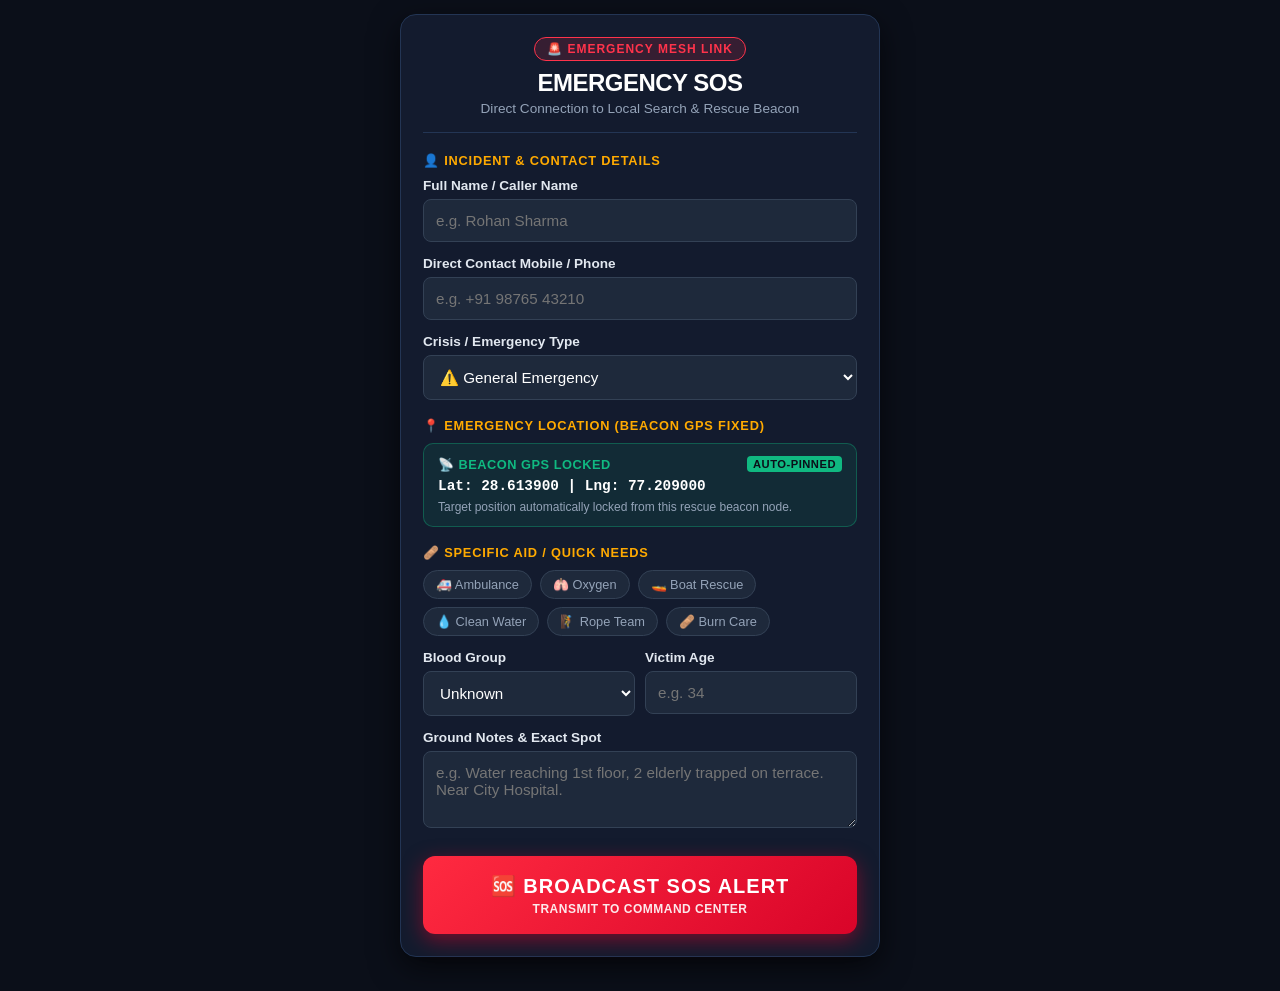
==== ESP32FIles/data/index.html @ c4de85fe "feat: implement ESP32 emergency SOS captive portal system with web dashboard and firmware support" ====
<!DOCTYPE html>
<html lang="en">
<head>
  <meta charset="UTF-8">
  <meta name="viewport" content="width=device-width, initial-scale=1.0, maximum-scale=1.0, user-scalable=no">
  <title>EMERGENCY SOS DISPATCH</title>
  <style>
    :root {
      --bg-color: #0b0f19;
      --card-bg: #131b2e;
      --card-border: #233554;
      --danger-red: #ff334b;
      --danger-glow: rgba(255, 51, 75, 0.4);
      --accent-amber: #ffaa00;
      --accent-cyan: #38bdf8;
      --text-main: #f8fafc;
      --text-muted: #94a3b8;
      --input-bg: #1e293b;
      --input-border: #334155;
      --input-focus: #38bdf8;
      --success-green: #10b981;
    }

    * {
      box-sizing: border-box;
      margin: 0;
      padding: 0;
      font-family: -apple-system, BlinkMacSystemFont, "Segoe UI", Roboto, Helvetica, Arial, sans-serif;
    }

    body {
      background-color: var(--bg-color);
      color: var(--text-main);
      padding: 14px;
      display: flex;
      justify-content: center;
      align-items: flex-start;
      min-height: 100vh;
    }

    .container {
      width: 100%;
      max-width: 480px;
      background: var(--card-bg);
      border: 1px solid var(--card-border);
      border-radius: 16px;
      padding: 22px;
      box-shadow: 0 10px 30px rgba(0, 0, 0, 0.6);
      margin-bottom: 20px;
    }

    .header {
      text-align: center;
      border-bottom: 1px solid var(--card-border);
      padding-bottom: 16px;
      margin-bottom: 20px;
    }

    .header-badge {
      display: inline-flex;
      align-items: center;
      gap: 6px;
      background: rgba(255, 51, 75, 0.15);
      color: var(--danger-red);
      border: 1px solid var(--danger-red);
      padding: 4px 12px;
      border-radius: 20px;
      font-size: 0.75rem;
      font-weight: 700;
      letter-spacing: 1px;
      text-transform: uppercase;
      margin-bottom: 8px;
      animation: pulse-border 2s infinite;
    }

    @keyframes pulse-border {
      0%, 100% { box-shadow: 0 0 0 0 var(--danger-glow); }
      50% { box-shadow: 0 0 10px 3px var(--danger-glow); }
    }

    .header h1 {
      font-size: 1.5rem;
      font-weight: 800;
      letter-spacing: -0.5px;
      color: #ffffff;
      display: flex;
      align-items: center;
      justify-content: center;
      gap: 8px;
    }

    .header p {
      color: var(--text-muted);
      font-size: 0.85rem;
      margin-top: 4px;
    }

    .section-title {
      font-size: 0.8rem;
      font-weight: 700;
      text-transform: uppercase;
      letter-spacing: 0.8px;
      color: var(--accent-amber);
      margin: 18px 0 10px 0;
      display: flex;
      align-items: center;
      gap: 6px;
    }

    .form-group {
      margin-bottom: 14px;
    }

    label {
      display: block;
      font-size: 0.85rem;
      font-weight: 600;
      margin-bottom: 6px;
      color: #e2e8f0;
    }

    input[type="text"],
    input[type="tel"],
    input[type="number"],
    select,
    textarea {
      width: 100%;
      background: var(--input-bg);
      border: 1px solid var(--input-border);
      border-radius: 8px;
      color: #ffffff;
      padding: 12px;
      font-size: 0.95rem;
      transition: all 0.2s ease;
      outline: none;
    }

    input:focus,
    select:focus,
    textarea:focus {
      border-color: var(--input-focus);
      box-shadow: 0 0 0 2px rgba(56, 189, 248, 0.2);
    }

    .grid-2 {
      display: grid;
      grid-template-columns: 1fr 1fr;
      gap: 10px;
    }

    /* Auto Node GPS Card */
    .gps-lock-card {
      background: rgba(16, 185, 129, 0.1);
      border: 1px solid rgba(16, 185, 129, 0.35);
      border-radius: 10px;
      padding: 12px 14px;
      margin-bottom: 16px;
      display: flex;
      flex-direction: column;
      gap: 6px;
    }

    .gps-lock-header {
      display: flex;
      align-items: center;
      justify-content: space-between;
      color: #10b981;
      font-size: 0.8rem;
      font-weight: 800;
      text-transform: uppercase;
      letter-spacing: 0.5px;
    }

    .gps-lock-coords {
      font-size: 0.9rem;
      font-weight: 700;
      color: #ffffff;
      font-family: monospace;
    }

    .gps-lock-subtext {
      font-size: 0.75rem;
      color: var(--text-muted);
    }

    /* Needs Tag Chips */
    .chip-container {
      display: flex;
      flex-wrap: wrap;
      gap: 8px;
      margin-top: 6px;
    }

    .chip {
      background: var(--input-bg);
      border: 1px solid var(--input-border);
      border-radius: 20px;
      padding: 6px 12px;
      font-size: 0.8rem;
      color: var(--text-muted);
      cursor: pointer;
      user-select: none;
      transition: all 0.2s ease;
    }

    .chip.active {
      background: rgba(255, 170, 0, 0.2);
      border-color: var(--accent-amber);
      color: #ffd27a;
      font-weight: 600;
    }

    /* SOS Submit Button */
    .sos-button-wrapper {
      margin-top: 24px;
    }

    .sos-btn {
      width: 100%;
      background: linear-gradient(135deg, #ff2a40, #d90429);
      color: white;
      border: none;
      border-radius: 12px;
      padding: 18px 20px;
      font-size: 1.25rem;
      font-weight: 900;
      letter-spacing: 1px;
      cursor: pointer;
      display: flex;
      flex-direction: column;
      align-items: center;
      justify-content: center;
      gap: 4px;
      box-shadow: 0 6px 20px rgba(217, 4, 41, 0.5);
      transition: all 0.2s ease;
      animation: pulse-sos 1.8s infinite;
    }

    .sos-btn:active {
      transform: scale(0.98);
    }

    .sos-btn span.subtext {
      font-size: 0.75rem;
      font-weight: 600;
      letter-spacing: 0.5px;
      opacity: 0.9;
      text-transform: uppercase;
    }

    @keyframes pulse-sos {
      0%, 100% { box-shadow: 0 0 0 0 rgba(255, 51, 75, 0.6); }
      50% { box-shadow: 0 0 20px 8px rgba(255, 51, 75, 0.3); }
    }

    /* Confirmation Modal */
    .overlay {
      display: none;
      position: fixed;
      top: 0;
      left: 0;
      width: 100%;
      height: 100%;
      background: rgba(11, 15, 25, 0.95);
      backdrop-filter: blur(8px);
      z-index: 100;
      justify-content: center;
      align-items: center;
      padding: 20px;
    }

    .overlay-card {
      background: var(--card-bg);
      border: 2px solid var(--success-green);
      border-radius: 16px;
      padding: 30px 20px;
      text-align: center;
      max-width: 400px;
      width: 100%;
      box-shadow: 0 10px 40px rgba(16, 185, 129, 0.3);
    }

    .overlay-icon {
      font-size: 3rem;
      margin-bottom: 12px;
    }

    .overlay-title {
      font-size: 1.4rem;
      font-weight: 800;
      color: #ffffff;
      margin-bottom: 8px;
    }

    .overlay-desc {
      color: var(--text-muted);
      font-size: 0.9rem;
      line-height: 1.4;
      margin-bottom: 20px;
    }

    .reset-btn {
      background: #334155;
      color: white;
      border: none;
      padding: 10px 20px;
      border-radius: 8px;
      font-weight: 600;
      cursor: pointer;
    }
  </style>
</head>
<body>

  <div class="container">

    <div class="header">
      <div class="header-badge">🚨 EMERGENCY MESH LINK</div>
      <h1>EMERGENCY SOS</h1>
      <p>Direct Connection to Local Search & Rescue Beacon</p>
    </div>

    <!-- SOS DISPATCH FORM -->
    <form id="sosForm" onsubmit="submitSOS(event)">
      
      <div class="section-title">👤 Incident & Contact Details</div>

      <div class="form-group">
        <label for="victim_name">Full Name / Caller Name</label>
        <input type="text" id="victim_name" name="victim_name" placeholder="e.g. Rohan Sharma">
      </div>

      <div class="form-group">
        <label for="phone">Direct Contact Mobile / Phone</label>
        <input type="tel" id="phone" name="phone" placeholder="e.g. +91 98765 43210">
      </div>

      <div class="form-group">
        <label for="emergency_type">Crisis / Emergency Type</label>
        <select id="emergency_type" name="emergency_type">
          <option value="General Emergency" selected>⚠️ General Emergency</option>
          <option value="Flood">🌊 Flood</option>
          <option value="Earthquake">🏚️ Earthquake</option>
          <option value="Fire">🔥 Fire</option>
          <option value="Chemical Leak">☣️ Chemical Leak</option>
          <option value="Building Collapse">🏢 Building Collapse</option>
          <option value="Medical Trauma">🩺 Medical Trauma</option>
        </select>
      </div>

      <!-- AUTO PRE-LOADED NODE GPS LOCATION -->
      <div class="section-title">📍 Emergency Location (Beacon GPS Fixed)</div>
      
      <div class="gps-lock-card">
        <div class="gps-lock-header">
          <span>📡 Beacon GPS Locked</span>
          <span style="font-size:0.7rem; background:#10b981; color:#0b0f19; padding:2px 6px; border-radius:4px;">AUTO-PINNED</span>
        </div>
        <div class="gps-lock-coords" id="displayCoords">
          Lat: 28.613900 | Lng: 77.209000
        </div>
        <div class="gps-lock-subtext">
          Target position automatically locked from this rescue beacon node.
        </div>
      </div>

      <!-- Hidden inputs storing the node coordinates -->
      <input type="hidden" id="gps_lat" name="gps_lat" value="28.613900">
      <input type="hidden" id="gps_lng" name="gps_lng" value="77.209000">

      <!-- SPECIFIC AID / QUICK NEEDS -->
      <div class="section-title">🩹 Specific Aid / Quick Needs</div>

      <div class="form-group">
        <div class="chip-container">
          <div class="chip" onclick="toggleChip(this, 'Ambulance')">🚑 Ambulance</div>
          <div class="chip" onclick="toggleChip(this, 'Oxygen')">🫁 Oxygen</div>
          <div class="chip" onclick="toggleChip(this, 'Boat Rescue')">🚤 Boat Rescue</div>
          <div class="chip" onclick="toggleChip(this, 'Clean Water')">💧 Clean Water</div>
          <div class="chip" onclick="toggleChip(this, 'Rope Team')">🧗 Rope Team</div>
          <div class="chip" onclick="toggleChip(this, 'Burn Care')">🩹 Burn Care</div>
        </div>
        <input type="hidden" id="quick_needs" name="quick_needs" value="">
      </div>

      <div class="grid-2">
        <div class="form-group">
          <label for="blood_type">Blood Group</label>
          <select id="blood_type" name="blood_type">
            <option value="Unknown" selected>Unknown</option>
            <option value="A+">A+</option>
            <option value="A-">A-</option>
            <option value="B+">B+</option>
            <option value="B-">B-</option>
            <option value="O+">O+</option>
            <option value="O-">O-</option>
            <option value="AB+">AB+</option>
            <option value="AB-">AB-</option>
          </select>
        </div>

        <div class="form-group">
          <label for="age">Victim Age</label>
          <input type="number" id="age" name="age" min="0" max="130" placeholder="e.g. 34">
        </div>
      </div>

      <div class="form-group">
        <label for="message">Ground Notes & Exact Spot</label>
        <textarea id="message" name="message" rows="3" placeholder="e.g. Water reaching 1st floor, 2 elderly trapped on terrace. Near City Hospital."></textarea>
      </div>

      <div class="sos-button-wrapper">
        <button type="submit" id="submitBtn" class="sos-btn">
          <span>🆘 BROADCAST SOS ALERT</span>
          <span class="subtext">TRANSMIT TO COMMAND CENTER</span>
        </button>
      </div>

    </form>
  </div>

  <!-- Confirmation Modal -->
  <div id="confirmationOverlay" class="overlay">
    <div class="overlay-card">
      <div class="overlay-icon">✅</div>
      <div class="overlay-title" id="confirmTitle">SOS TRANSMITTED!</div>
      <div class="overlay-desc" id="confirmDesc">
        Your distress report and beacon GPS coordinates have been registered and transmitted to the rescue command network. Stay in a safe position.
      </div>
      <button class="reset-btn" onclick="closeConfirmation()">Submit Another Report</button>
    </div>
  </div>

  <script>
    const selectedNeeds = new Set();

    function toggleChip(el, need) {
      if (selectedNeeds.has(need)) {
        selectedNeeds.delete(need);
        el.classList.remove('active');
      } else {
        selectedNeeds.add(need);
        el.classList.add('active');
      }
      document.getElementById('quick_needs').value = Array.from(selectedNeeds).join(', ');
    }

    function submitSOS(event) {
      event.preventDefault();
      const btn = document.getElementById('submitBtn');
      btn.disabled = true;
      btn.innerHTML = '<span>⏳ TRANSMITTING SOS...</span>';

      const callerName = document.getElementById('victim_name').value.trim() || "Emergency Caller";
      const phone = document.getElementById('phone').value.trim() || "N/A";

      const payload = {
        sender_name: callerName,
        victim_name: callerName,
        sender_phone: phone,
        phone: phone,
        latitude: parseFloat(document.getElementById('gps_lat').value) || 28.613900,
        gps_lat: parseFloat(document.getElementById('gps_lat').value) || 28.613900,
        longitude: parseFloat(document.getElementById('gps_lng').value) || 77.209000,
        gps_lng: parseFloat(document.getElementById('gps_lng').value) || 77.209000,
        emergency_type: document.getElementById('emergency_type').value || "General Emergency",
        medical_needs: document.getElementById('quick_needs').value.trim() || "",
        quick_needs: document.getElementById('quick_needs').value.trim() || "",
        blood_type: document.getElementById('blood_type').value || "Unknown",
        age: parseInt(document.getElementById('age').value) || null,
        message: document.getElementById('message').value.trim() || ""
      };

      fetch('/submit-sos', {
        method: 'POST',
        headers: { 'Content-Type': 'application/json' },
        body: JSON.stringify(payload)
      })
      .then(res => res.json())
      .then(data => {
        document.getElementById('confirmTitle').innerText = 'SOS TRANSMITTED!';
        document.getElementById('confirmDesc').innerText = 'Your distress report and beacon GPS coordinates have been registered and transmitted to the rescue command network. Stay in a safe position.';
        document.getElementById('confirmationOverlay').style.display = 'flex';
        btn.disabled = false;
        btn.innerHTML = '<span>🆘 BROADCAST SOS ALERT</span><span class="subtext">TRANSMIT TO COMMAND CENTER</span>';
      })
      .catch(err => {
        document.getElementById('confirmTitle').innerText = 'SOS TRANSMITTED!';
        document.getElementById('confirmDesc').innerText = 'Your distress report and beacon GPS coordinates have been registered and transmitted to the rescue command network. Stay in a safe position.';
        document.getElementById('confirmationOverlay').style.display = 'flex';
        btn.disabled = false;
        btn.innerHTML = '<span>🆘 BROADCAST SOS ALERT</span><span class="subtext">TRANSMIT TO COMMAND CENTER</span>';
      });
    }

    function closeConfirmation() {
      document.getElementById('confirmationOverlay').style.display = 'none';
      document.getElementById('sosForm').reset();
      selectedNeeds.clear();
      document.querySelectorAll('.chip').forEach(c => c.classList.remove('active'));
    }
  </script>
</body>
</html>
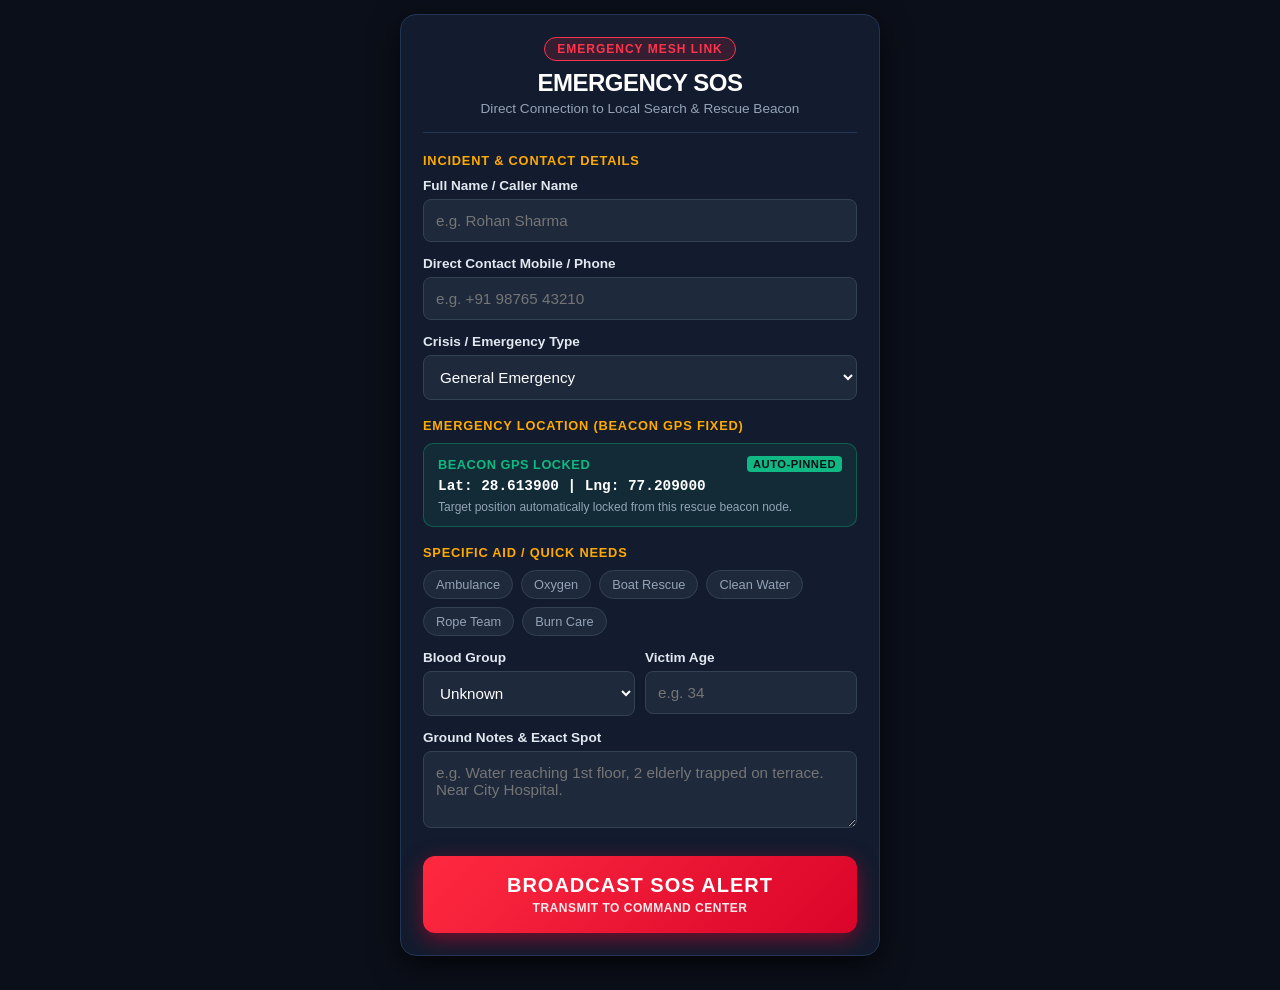
==== commit 817c66ee: "Update disaster management interfaces" ====
--- a/ESP32FIles/data/index.html
+++ b/ESP32FIles/data/index.html
@@ -315,7 +315,7 @@
   <div class="container">
 
     <div class="header">
-      <div class="header-badge">🚨 EMERGENCY MESH LINK</div>
+      <div class="header-badge">EMERGENCY MESH LINK</div>
       <h1>EMERGENCY SOS</h1>
       <p>Direct Connection to Local Search & Rescue Beacon</p>
     </div>
@@ -323,7 +323,7 @@
     <!-- SOS DISPATCH FORM -->
     <form id="sosForm" onsubmit="submitSOS(event)">
       
-      <div class="section-title">👤 Incident & Contact Details</div>
+      <div class="section-title">Incident & Contact Details</div>
 
       <div class="form-group">
         <label for="victim_name">Full Name / Caller Name</label>
@@ -338,22 +338,22 @@
       <div class="form-group">
         <label for="emergency_type">Crisis / Emergency Type</label>
         <select id="emergency_type" name="emergency_type">
-          <option value="General Emergency" selected>⚠️ General Emergency</option>
-          <option value="Flood">🌊 Flood</option>
-          <option value="Earthquake">🏚️ Earthquake</option>
-          <option value="Fire">🔥 Fire</option>
-          <option value="Chemical Leak">☣️ Chemical Leak</option>
-          <option value="Building Collapse">🏢 Building Collapse</option>
-          <option value="Medical Trauma">🩺 Medical Trauma</option>
+          <option value="General Emergency" selected>General Emergency</option>
+          <option value="Flood">Flood</option>
+          <option value="Earthquake">Earthquake</option>
+          <option value="Fire">Fire</option>
+          <option value="Chemical Leak">Chemical Leak</option>
+          <option value="Building Collapse">Building Collapse</option>
+          <option value="Medical Trauma">Medical Trauma</option>
         </select>
       </div>
 
       <!-- AUTO PRE-LOADED NODE GPS LOCATION -->
-      <div class="section-title">📍 Emergency Location (Beacon GPS Fixed)</div>
+      <div class="section-title">Emergency Location (Beacon GPS Fixed)</div>
       
       <div class="gps-lock-card">
         <div class="gps-lock-header">
-          <span>📡 Beacon GPS Locked</span>
+          <span>Beacon GPS Locked</span>
           <span style="font-size:0.7rem; background:#10b981; color:#0b0f19; padding:2px 6px; border-radius:4px;">AUTO-PINNED</span>
         </div>
         <div class="gps-lock-coords" id="displayCoords">
@@ -369,16 +369,16 @@
       <input type="hidden" id="gps_lng" name="gps_lng" value="77.209000">
 
       <!-- SPECIFIC AID / QUICK NEEDS -->
-      <div class="section-title">🩹 Specific Aid / Quick Needs</div>
+      <div class="section-title">Specific Aid / Quick Needs</div>
 
       <div class="form-group">
         <div class="chip-container">
-          <div class="chip" onclick="toggleChip(this, 'Ambulance')">🚑 Ambulance</div>
-          <div class="chip" onclick="toggleChip(this, 'Oxygen')">🫁 Oxygen</div>
-          <div class="chip" onclick="toggleChip(this, 'Boat Rescue')">🚤 Boat Rescue</div>
-          <div class="chip" onclick="toggleChip(this, 'Clean Water')">💧 Clean Water</div>
-          <div class="chip" onclick="toggleChip(this, 'Rope Team')">🧗 Rope Team</div>
-          <div class="chip" onclick="toggleChip(this, 'Burn Care')">🩹 Burn Care</div>
+          <div class="chip" onclick="toggleChip(this, 'Ambulance')">Ambulance</div>
+          <div class="chip" onclick="toggleChip(this, 'Oxygen')">Oxygen</div>
+          <div class="chip" onclick="toggleChip(this, 'Boat Rescue')">Boat Rescue</div>
+          <div class="chip" onclick="toggleChip(this, 'Clean Water')">Clean Water</div>
+          <div class="chip" onclick="toggleChip(this, 'Rope Team')">Rope Team</div>
+          <div class="chip" onclick="toggleChip(this, 'Burn Care')">Burn Care</div>
         </div>
         <input type="hidden" id="quick_needs" name="quick_needs" value="">
       </div>
@@ -412,7 +412,7 @@
 
       <div class="sos-button-wrapper">
         <button type="submit" id="submitBtn" class="sos-btn">
-          <span>🆘 BROADCAST SOS ALERT</span>
+          <span>BROADCAST SOS ALERT</span>
           <span class="subtext">TRANSMIT TO COMMAND CENTER</span>
         </button>
       </div>
@@ -423,7 +423,7 @@
   <!-- Confirmation Modal -->
   <div id="confirmationOverlay" class="overlay">
     <div class="overlay-card">
-      <div class="overlay-icon">✅</div>
+      <div class="overlay-icon">&#10003;</div>
       <div class="overlay-title" id="confirmTitle">SOS TRANSMITTED!</div>
       <div class="overlay-desc" id="confirmDesc">
         Your distress report and beacon GPS coordinates have been registered and transmitted to the rescue command network. Stay in a safe position.
@@ -450,7 +450,7 @@
       event.preventDefault();
       const btn = document.getElementById('submitBtn');
       btn.disabled = true;
-      btn.innerHTML = '<span>⏳ TRANSMITTING SOS...</span>';
+      btn.innerHTML = '<span>TRANSMITTING SOS...</span>';
 
       const callerName = document.getElementById('victim_name').value.trim() || "Emergency Caller";
       const phone = document.getElementById('phone').value.trim() || "N/A";
@@ -483,14 +483,14 @@
         document.getElementById('confirmDesc').innerText = 'Your distress report and beacon GPS coordinates have been registered and transmitted to the rescue command network. Stay in a safe position.';
         document.getElementById('confirmationOverlay').style.display = 'flex';
         btn.disabled = false;
-        btn.innerHTML = '<span>🆘 BROADCAST SOS ALERT</span><span class="subtext">TRANSMIT TO COMMAND CENTER</span>';
+        btn.innerHTML = '<span>BROADCAST SOS ALERT</span><span class="subtext">TRANSMIT TO COMMAND CENTER</span>';
       })
       .catch(err => {
         document.getElementById('confirmTitle').innerText = 'SOS TRANSMITTED!';
         document.getElementById('confirmDesc').innerText = 'Your distress report and beacon GPS coordinates have been registered and transmitted to the rescue command network. Stay in a safe position.';
         document.getElementById('confirmationOverlay').style.display = 'flex';
         btn.disabled = false;
-        btn.innerHTML = '<span>🆘 BROADCAST SOS ALERT</span><span class="subtext">TRANSMIT TO COMMAND CENTER</span>';
+        btn.innerHTML = '<span>BROADCAST SOS ALERT</span><span class="subtext">TRANSMIT TO COMMAND CENTER</span>';
       });
     }
 
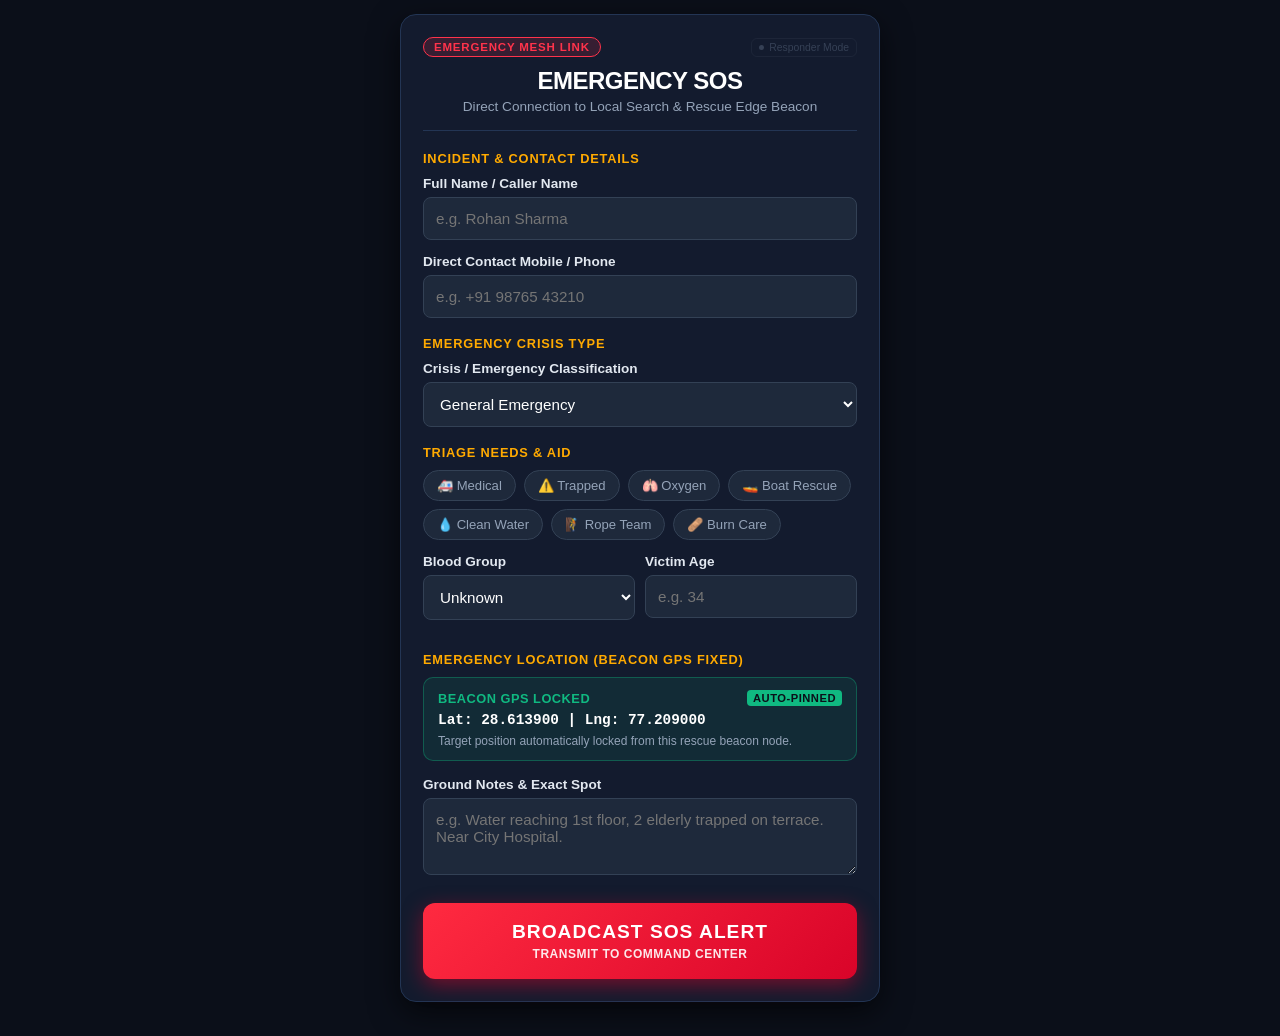
==== commit 2e33c3bf: "feat(level-3): add volunteer reinforcement and backup request with stealth responder toggle" ====
--- a/ESP32FIles/data/index.html
+++ b/ESP32FIles/data/index.html
@@ -13,6 +13,7 @@
       --danger-glow: rgba(255, 51, 75, 0.4);
       --accent-amber: #ffaa00;
       --accent-cyan: #38bdf8;
+      --cyan-glow: rgba(56, 189, 248, 0.4);
       --text-main: #f8fafc;
       --text-muted: #94a3b8;
       --input-bg: #1e293b;
@@ -50,10 +51,17 @@
     }
 
     .header {
-      text-align: center;
       border-bottom: 1px solid var(--card-border);
       padding-bottom: 16px;
       margin-bottom: 20px;
+    }
+
+    /* Top bar holding badge and stealth responder toggle */
+    .header-top-row {
+      display: flex;
+      align-items: center;
+      justify-content: space-between;
+      margin-bottom: 10px;
     }
 
     .header-badge {
@@ -63,19 +71,82 @@
       background: rgba(255, 51, 75, 0.15);
       color: var(--danger-red);
       border: 1px solid var(--danger-red);
-      padding: 4px 12px;
+      padding: 3px 10px;
       border-radius: 20px;
-      font-size: 0.75rem;
+      font-size: 0.72rem;
       font-weight: 700;
-      letter-spacing: 1px;
+      letter-spacing: 0.8px;
       text-transform: uppercase;
-      margin-bottom: 8px;
       animation: pulse-border 2s infinite;
+      transition: all 0.3s ease;
+    }
+
+    .header-badge.volunteer-mode {
+      background: rgba(56, 189, 248, 0.15);
+      color: var(--accent-cyan);
+      border-color: var(--accent-cyan);
+      animation: pulse-cyan-border 2s infinite;
+    }
+
+    /* Very subtle / minimal stealth toggle - only known by volunteers */
+    .stealth-responder-toggle {
+      background: transparent;
+      border: 1px solid rgba(148, 163, 184, 0.18);
+      color: #64748b;
+      padding: 3px 7px;
+      border-radius: 6px;
+      font-size: 0.65rem;
+      font-weight: 500;
+      display: inline-flex;
+      align-items: center;
+      gap: 5px;
+      cursor: pointer;
+      opacity: 0.42;
+      outline: none;
+      transition: all 0.25s ease;
+      user-select: none;
+    }
+
+    .stealth-responder-toggle .stealth-indicator {
+      width: 5px;
+      height: 5px;
+      border-radius: 50%;
+      background: #64748b;
+      transition: all 0.25s ease;
+    }
+
+    .stealth-responder-toggle:hover {
+      opacity: 0.85;
+      border-color: rgba(56, 189, 248, 0.4);
+      color: #94a3b8;
+    }
+
+    .stealth-responder-toggle.active {
+      opacity: 1;
+      background: rgba(56, 189, 248, 0.12);
+      border-color: var(--accent-cyan);
+      color: var(--accent-cyan);
+      font-weight: 700;
+      box-shadow: 0 0 8px rgba(56, 189, 248, 0.25);
+    }
+
+    .stealth-responder-toggle.active .stealth-indicator {
+      background: var(--accent-cyan);
+      box-shadow: 0 0 6px var(--accent-cyan);
     }
 
     @keyframes pulse-border {
       0%, 100% { box-shadow: 0 0 0 0 var(--danger-glow); }
       50% { box-shadow: 0 0 10px 3px var(--danger-glow); }
+    }
+
+    @keyframes pulse-cyan-border {
+      0%, 100% { box-shadow: 0 0 0 0 var(--cyan-glow); }
+      50% { box-shadow: 0 0 10px 3px var(--cyan-glow); }
+    }
+
+    .header-text {
+      text-align: center;
     }
 
     .header h1 {
@@ -104,7 +175,19 @@
       margin: 18px 0 10px 0;
       display: flex;
       align-items: center;
+      justify-content: space-between;
       gap: 6px;
+    }
+
+    .badge-critical {
+      background: #ef4444;
+      color: #ffffff;
+      font-size: 0.65rem;
+      font-weight: 800;
+      padding: 2px 7px;
+      border-radius: 4px;
+      letter-spacing: 0.6px;
+      text-transform: uppercase;
     }
 
     .form-group {
@@ -195,8 +278,8 @@
       background: var(--input-bg);
       border: 1px solid var(--input-border);
       border-radius: 20px;
-      padding: 6px 12px;
-      font-size: 0.8rem;
+      padding: 7px 13px;
+      font-size: 0.82rem;
       color: var(--text-muted);
       cursor: pointer;
       user-select: none;
@@ -208,9 +291,10 @@
       border-color: var(--accent-amber);
       color: #ffd27a;
       font-weight: 600;
-    }
-
-    /* SOS Submit Button */
+      box-shadow: 0 0 10px rgba(255, 170, 0, 0.2);
+    }
+
+    /* SOS & Backup Submit Button */
     .sos-button-wrapper {
       margin-top: 24px;
     }
@@ -222,7 +306,7 @@
       border: none;
       border-radius: 12px;
       padding: 18px 20px;
-      font-size: 1.25rem;
+      font-size: 1.2rem;
       font-weight: 900;
       letter-spacing: 1px;
       cursor: pointer;
@@ -232,7 +316,7 @@
       justify-content: center;
       gap: 4px;
       box-shadow: 0 6px 20px rgba(217, 4, 41, 0.5);
-      transition: all 0.2s ease;
+      transition: all 0.25s ease;
       animation: pulse-sos 1.8s infinite;
     }
 
@@ -248,9 +332,20 @@
       text-transform: uppercase;
     }
 
+    .sos-btn.volunteer-mode {
+      background: linear-gradient(135deg, #0284c7, #1d4ed8);
+      box-shadow: 0 6px 20px rgba(29, 78, 216, 0.5);
+      animation: pulse-volunteer 1.8s infinite;
+    }
+
     @keyframes pulse-sos {
       0%, 100% { box-shadow: 0 0 0 0 rgba(255, 51, 75, 0.6); }
       50% { box-shadow: 0 0 20px 8px rgba(255, 51, 75, 0.3); }
+    }
+
+    @keyframes pulse-volunteer {
+      0%, 100% { box-shadow: 0 0 0 0 rgba(56, 189, 248, 0.6); }
+      50% { box-shadow: 0 0 20px 8px rgba(56, 189, 248, 0.3); }
     }
 
     /* Confirmation Modal */
@@ -275,7 +370,7 @@
       border-radius: 16px;
       padding: 30px 20px;
       text-align: center;
-      max-width: 400px;
+      max-width: 420px;
       width: 100%;
       box-shadow: 0 10px 40px rgba(16, 185, 129, 0.3);
     }
@@ -286,7 +381,7 @@
     }
 
     .overlay-title {
-      font-size: 1.4rem;
+      font-size: 1.35rem;
       font-weight: 800;
       color: #ffffff;
       margin-bottom: 8px;
@@ -295,7 +390,7 @@
     .overlay-desc {
       color: var(--text-muted);
       font-size: 0.9rem;
-      line-height: 1.4;
+      line-height: 1.45;
       margin-bottom: 20px;
     }
 
@@ -315,37 +410,121 @@
   <div class="container">
 
     <div class="header">
-      <div class="header-badge">EMERGENCY MESH LINK</div>
-      <h1>EMERGENCY SOS</h1>
-      <p>Direct Connection to Local Search & Rescue Beacon</p>
+      <div class="header-top-row">
+        <div class="header-badge" id="headerBadge">EMERGENCY MESH LINK</div>
+        <!-- MINIMAL DISCREET RESPONDER TOGGLE -->
+        <button type="button" class="stealth-responder-toggle" id="stealthToggleBtn" onclick="toggleRole()" title="Field Responder Mode Toggle">
+          <span class="stealth-indicator"></span>
+          <span id="stealthLabel">Responder Mode</span>
+        </button>
+      </div>
+      <div class="header-text">
+        <h1 id="headerTitle">EMERGENCY SOS</h1>
+        <p id="headerSubtitle">Direct Connection to Local Search & Rescue Edge Beacon</p>
+      </div>
     </div>
 
-    <!-- SOS DISPATCH FORM -->
+    <!-- MAIN FORM -->
     <form id="sosForm" onsubmit="submitSOS(event)">
-      
-      <div class="section-title">Incident & Contact Details</div>
+      <input type="hidden" name="user_role" id="user_role" value="citizen">
+
+      <!-- SHARED CONTACT DETAILS -->
+      <div class="section-title">
+        <span id="contactSectionTitle">Incident & Contact Details</span>
+      </div>
 
       <div class="form-group">
-        <label for="victim_name">Full Name / Caller Name</label>
+        <label for="victim_name" id="nameLabel">Full Name / Caller Name</label>
         <input type="text" id="victim_name" name="victim_name" placeholder="e.g. Rohan Sharma">
       </div>
 
       <div class="form-group">
-        <label for="phone">Direct Contact Mobile / Phone</label>
+        <label for="phone" id="phoneLabel">Direct Contact Mobile / Phone</label>
         <input type="tel" id="phone" name="phone" placeholder="e.g. +91 98765 43210">
       </div>
 
-      <div class="form-group">
-        <label for="emergency_type">Crisis / Emergency Type</label>
-        <select id="emergency_type" name="emergency_type">
-          <option value="General Emergency" selected>General Emergency</option>
-          <option value="Flood">Flood</option>
-          <option value="Earthquake">Earthquake</option>
-          <option value="Fire">Fire</option>
-          <option value="Chemical Leak">Chemical Leak</option>
-          <option value="Building Collapse">Building Collapse</option>
-          <option value="Medical Trauma">Medical Trauma</option>
-        </select>
+      <!-- CITIZEN TRIAGE FIELDS (VISIBLE BY DEFAULT FOR CITIZENS) -->
+      <div id="citizenFields">
+        <div class="section-title">Emergency Crisis Type</div>
+
+        <div class="form-group">
+          <label for="emergency_type">Crisis / Emergency Classification</label>
+          <select id="emergency_type" name="emergency_type">
+            <option value="General Emergency" selected>General Emergency</option>
+            <option value="Flood">Flood</option>
+            <option value="Earthquake">Earthquake</option>
+            <option value="Fire">Fire</option>
+            <option value="Chemical Leak">Chemical Leak</option>
+            <option value="Building Collapse">Building Collapse</option>
+            <option value="Medical Trauma">Medical Trauma</option>
+            <option value="Trapped / Structural">Trapped / Structural</option>
+          </select>
+        </div>
+
+        <div class="section-title">Triage Needs & Aid</div>
+
+        <div class="form-group">
+          <div class="chip-container">
+            <div class="chip" onclick="toggleChip(this, 'Medical')">🚑 Medical</div>
+            <div class="chip" onclick="toggleChip(this, 'Trapped')">⚠️ Trapped</div>
+            <div class="chip" onclick="toggleChip(this, 'Oxygen')">🫁 Oxygen</div>
+            <div class="chip" onclick="toggleChip(this, 'Boat Rescue')">🚤 Boat Rescue</div>
+            <div class="chip" onclick="toggleChip(this, 'Clean Water')">💧 Clean Water</div>
+            <div class="chip" onclick="toggleChip(this, 'Rope Team')">🧗 Rope Team</div>
+            <div class="chip" onclick="toggleChip(this, 'Burn Care')">🩹 Burn Care</div>
+          </div>
+          <input type="hidden" id="quick_needs" name="quick_needs" value="">
+        </div>
+
+        <div class="grid-2">
+          <div class="form-group">
+            <label for="blood_type">Blood Group</label>
+            <select id="blood_type" name="blood_type">
+              <option value="Unknown" selected>Unknown</option>
+              <option value="A+">A+</option>
+              <option value="A-">A-</option>
+              <option value="B+">B+</option>
+              <option value="B-">B-</option>
+              <option value="O+">O+</option>
+              <option value="O-">O-</option>
+              <option value="AB+">AB+</option>
+              <option value="AB-">AB-</option>
+            </select>
+          </div>
+
+          <div class="form-group">
+            <label for="age">Victim Age</label>
+            <input type="number" id="age" name="age" min="0" max="130" placeholder="e.g. 34">
+          </div>
+        </div>
+      </div>
+
+      <!-- VOLUNTEER BACKUP FIELDS (REVEALED ONLY IN VOLUNTEER MODE) -->
+      <div id="volunteerFields" style="display: none;">
+        <div class="section-title" style="color: var(--accent-cyan);">
+          <span>Field Reinforcement Request</span>
+          <span class="badge-critical">CRITICAL</span>
+        </div>
+
+        <div class="form-group">
+          <label for="volunteer_id">Volunteer ID / Responder Tag</label>
+          <input type="text" id="volunteer_id" name="volunteer_id" placeholder="e.g. VOL-4821 / Squad Alpha">
+        </div>
+
+        <div class="form-group">
+          <label for="backup_type">Backup Type</label>
+          <select id="backup_type" name="backup_type">
+            <option value="Medical" selected>Medical</option>
+            <option value="Search & Rescue">Search & Rescue</option>
+            <option value="Heavy Debris">Heavy Debris</option>
+            <option value="Water Extraction">Water Extraction</option>
+          </select>
+        </div>
+
+        <div class="form-group">
+          <label for="personnel_needed">Personnel Needed</label>
+          <input type="number" id="personnel_needed" name="personnel_needed" min="1" max="50" value="2" placeholder="e.g. 3">
+        </div>
       </div>
 
       <!-- AUTO PRE-LOADED NODE GPS LOCATION -->
@@ -354,7 +533,7 @@
       <div class="gps-lock-card">
         <div class="gps-lock-header">
           <span>Beacon GPS Locked</span>
-          <span style="font-size:0.7rem; background:#10b981; color:#0b0f19; padding:2px 6px; border-radius:4px;">AUTO-PINNED</span>
+          <span style="font-size:0.7rem; background:#10b981; color:#0b0f19; padding:2px 6px; border-radius:4px; font-weight:800;">AUTO-PINNED</span>
         </div>
         <div class="gps-lock-coords" id="displayCoords">
           Lat: 28.613900 | Lng: 77.209000
@@ -368,52 +547,17 @@
       <input type="hidden" id="gps_lat" name="gps_lat" value="28.613900">
       <input type="hidden" id="gps_lng" name="gps_lng" value="77.209000">
 
-      <!-- SPECIFIC AID / QUICK NEEDS -->
-      <div class="section-title">Specific Aid / Quick Needs</div>
-
+      <!-- SITUATIONAL GROUND NOTES -->
       <div class="form-group">
-        <div class="chip-container">
-          <div class="chip" onclick="toggleChip(this, 'Ambulance')">Ambulance</div>
-          <div class="chip" onclick="toggleChip(this, 'Oxygen')">Oxygen</div>
-          <div class="chip" onclick="toggleChip(this, 'Boat Rescue')">Boat Rescue</div>
-          <div class="chip" onclick="toggleChip(this, 'Clean Water')">Clean Water</div>
-          <div class="chip" onclick="toggleChip(this, 'Rope Team')">Rope Team</div>
-          <div class="chip" onclick="toggleChip(this, 'Burn Care')">Burn Care</div>
-        </div>
-        <input type="hidden" id="quick_needs" name="quick_needs" value="">
-      </div>
-
-      <div class="grid-2">
-        <div class="form-group">
-          <label for="blood_type">Blood Group</label>
-          <select id="blood_type" name="blood_type">
-            <option value="Unknown" selected>Unknown</option>
-            <option value="A+">A+</option>
-            <option value="A-">A-</option>
-            <option value="B+">B+</option>
-            <option value="B-">B-</option>
-            <option value="O+">O+</option>
-            <option value="O-">O-</option>
-            <option value="AB+">AB+</option>
-            <option value="AB-">AB-</option>
-          </select>
-        </div>
-
-        <div class="form-group">
-          <label for="age">Victim Age</label>
-          <input type="number" id="age" name="age" min="0" max="130" placeholder="e.g. 34">
-        </div>
-      </div>
-
-      <div class="form-group">
-        <label for="message">Ground Notes & Exact Spot</label>
+        <label for="message" id="messageLabel">Ground Notes & Exact Spot</label>
         <textarea id="message" name="message" rows="3" placeholder="e.g. Water reaching 1st floor, 2 elderly trapped on terrace. Near City Hospital."></textarea>
       </div>
 
+      <!-- SUBMISSION BUTTON -->
       <div class="sos-button-wrapper">
         <button type="submit" id="submitBtn" class="sos-btn">
-          <span>BROADCAST SOS ALERT</span>
-          <span class="subtext">TRANSMIT TO COMMAND CENTER</span>
+          <span id="btnMainText">BROADCAST SOS ALERT</span>
+          <span class="subtext" id="btnSubText">TRANSMIT TO COMMAND CENTER</span>
         </button>
       </div>
 
@@ -423,7 +567,7 @@
   <!-- Confirmation Modal -->
   <div id="confirmationOverlay" class="overlay">
     <div class="overlay-card">
-      <div class="overlay-icon">&#10003;</div>
+      <div class="overlay-icon" id="confirmIcon">&#10003;</div>
       <div class="overlay-title" id="confirmTitle">SOS TRANSMITTED!</div>
       <div class="overlay-desc" id="confirmDesc">
         Your distress report and beacon GPS coordinates have been registered and transmitted to the rescue command network. Stay in a safe position.
@@ -433,7 +577,69 @@
   </div>
 
   <script>
+    let activeRole = 'citizen';
     const selectedNeeds = new Set();
+
+    function toggleRole() {
+      setRole(activeRole === 'citizen' ? 'volunteer' : 'citizen');
+    }
+
+    function setRole(role) {
+      activeRole = role;
+      const stealthBtn = document.getElementById('stealthToggleBtn');
+      const stealthLabel = document.getElementById('stealthLabel');
+      const hiddenRole = document.getElementById('user_role');
+      const citizenFields = document.getElementById('citizenFields');
+      const volunteerFields = document.getElementById('volunteerFields');
+      const headerBadge = document.getElementById('headerBadge');
+      const headerTitle = document.getElementById('headerTitle');
+      const submitBtn = document.getElementById('submitBtn');
+      const btnMainText = document.getElementById('btnMainText');
+      const btnSubText = document.getElementById('btnSubText');
+      const nameLabel = document.getElementById('nameLabel');
+      const nameInput = document.getElementById('victim_name');
+      const messageLabel = document.getElementById('messageLabel');
+
+      if (hiddenRole) hiddenRole.value = role;
+
+      if (role === 'volunteer') {
+        stealthBtn.classList.add('active');
+        stealthLabel.innerText = 'Responder Active (Exit)';
+
+        citizenFields.style.display = 'none';
+        volunteerFields.style.display = 'block';
+
+        headerBadge.innerText = 'VOLUNTEER FIELD MESH';
+        headerBadge.classList.add('volunteer-mode');
+        headerTitle.innerText = 'VOLUNTEER BACKUP';
+
+        nameLabel.innerText = 'Volunteer Name / Lead Responder';
+        nameInput.placeholder = 'e.g. Commander Sarah Chen';
+        messageLabel.innerText = 'Field Situation & Reinforcement Notes';
+
+        submitBtn.classList.add('volunteer-mode');
+        btnMainText.innerText = 'BROADCAST BACKUP REQUEST';
+        btnSubText.innerText = 'LOCAL UDP & HIGH-PRIORITY MESH PUSH';
+      } else {
+        stealthBtn.classList.remove('active');
+        stealthLabel.innerText = 'Responder Mode';
+
+        volunteerFields.style.display = 'none';
+        citizenFields.style.display = 'block';
+
+        headerBadge.innerText = 'EMERGENCY MESH LINK';
+        headerBadge.classList.remove('volunteer-mode');
+        headerTitle.innerText = 'EMERGENCY SOS';
+
+        nameLabel.innerText = 'Full Name / Caller Name';
+        nameInput.placeholder = 'e.g. Rohan Sharma';
+        messageLabel.innerText = 'Ground Notes & Exact Spot';
+
+        submitBtn.classList.remove('volunteer-mode');
+        btnMainText.innerText = 'BROADCAST SOS ALERT';
+        btnSubText.innerText = 'TRANSMIT TO COMMAND CENTER';
+      }
+    }
 
     function toggleChip(el, need) {
       if (selectedNeeds.has(need)) {
@@ -450,27 +656,50 @@
       event.preventDefault();
       const btn = document.getElementById('submitBtn');
       btn.disabled = true;
-      btn.innerHTML = '<span>TRANSMITTING SOS...</span>';
-
-      const callerName = document.getElementById('victim_name').value.trim() || "Emergency Caller";
+      btn.innerHTML = '<span>TRANSMITTING...</span>';
+
+      const isVolunteer = (activeRole === 'volunteer');
+      const callerName = document.getElementById('victim_name').value.trim() || (isVolunteer ? "Field Volunteer" : "Emergency Caller");
       const phone = document.getElementById('phone').value.trim() || "N/A";
-
-      const payload = {
+      const lat = parseFloat(document.getElementById('gps_lat').value) || 28.613900;
+      const lng = parseFloat(document.getElementById('gps_lng').value) || 77.209000;
+      const notes = document.getElementById('message').value.trim() || "";
+
+      let payload = {
         sender_name: callerName,
         victim_name: callerName,
         sender_phone: phone,
         phone: phone,
-        latitude: parseFloat(document.getElementById('gps_lat').value) || 28.613900,
-        gps_lat: parseFloat(document.getElementById('gps_lat').value) || 28.613900,
-        longitude: parseFloat(document.getElementById('gps_lng').value) || 77.209000,
-        gps_lng: parseFloat(document.getElementById('gps_lng').value) || 77.209000,
-        emergency_type: document.getElementById('emergency_type').value || "General Emergency",
-        medical_needs: document.getElementById('quick_needs').value.trim() || "",
-        quick_needs: document.getElementById('quick_needs').value.trim() || "",
-        blood_type: document.getElementById('blood_type').value || "Unknown",
-        age: parseInt(document.getElementById('age').value) || null,
-        message: document.getElementById('message').value.trim() || ""
+        latitude: lat,
+        gps_lat: lat,
+        longitude: lng,
+        gps_lng: lng,
+        message: notes
       };
+
+      if (isVolunteer) {
+        const volunteerId = document.getElementById('volunteer_id').value.trim() || "VOL-UNASSIGNED";
+        const backupType = document.getElementById('backup_type').value || "Search & Rescue";
+        const personnelNeeded = parseInt(document.getElementById('personnel_needed').value) || 1;
+
+        // Specific volunteer payload attributes
+        payload.alert_type = "VOLUNTEER_BACKUP";
+        payload.priority = "CRITICAL";
+        payload.volunteer_id = volunteerId;
+        payload.backup_type = backupType;
+        payload.personnel_needed = personnelNeeded;
+        payload.emergency_type = "Volunteer Backup: " + backupType;
+        payload.event = "VOLUNTEER_BACKUP";
+      } else {
+        payload.alert_type = "CITIZEN_SOS";
+        payload.priority = "HIGH";
+        payload.emergency_type = document.getElementById('emergency_type').value || "General Emergency";
+        payload.medical_needs = document.getElementById('quick_needs').value.trim() || "";
+        payload.quick_needs = document.getElementById('quick_needs').value.trim() || "";
+        payload.blood_type = document.getElementById('blood_type').value || "Unknown";
+        payload.age = parseInt(document.getElementById('age').value) || null;
+        payload.event = "SOS_DISPATCH";
+      }
 
       fetch('/submit-sos', {
         method: 'POST',
@@ -479,18 +708,32 @@
       })
       .then(res => res.json())
       .then(data => {
-        document.getElementById('confirmTitle').innerText = 'SOS TRANSMITTED!';
-        document.getElementById('confirmDesc').innerText = 'Your distress report and beacon GPS coordinates have been registered and transmitted to the rescue command network. Stay in a safe position.';
+        if (isVolunteer) {
+          document.getElementById('confirmIcon').innerText = '🛡️';
+          document.getElementById('confirmTitle').innerText = 'BACKUP REQUEST DISPATCHED!';
+          document.getElementById('confirmDesc').innerText = 'CRITICAL volunteer reinforcement alert broadcasted locally over UDP (Port 19700) and queued ahead of telemetry across the ESP-MESH backbone.';
+        } else {
+          document.getElementById('confirmIcon').innerText = '✓';
+          document.getElementById('confirmTitle').innerText = 'SOS TRANSMITTED!';
+          document.getElementById('confirmDesc').innerText = 'Your distress report and beacon GPS coordinates have been registered and transmitted to the rescue command network. Stay in a safe position.';
+        }
         document.getElementById('confirmationOverlay').style.display = 'flex';
         btn.disabled = false;
-        btn.innerHTML = '<span>BROADCAST SOS ALERT</span><span class="subtext">TRANSMIT TO COMMAND CENTER</span>';
+        setRole(activeRole);
       })
       .catch(err => {
-        document.getElementById('confirmTitle').innerText = 'SOS TRANSMITTED!';
-        document.getElementById('confirmDesc').innerText = 'Your distress report and beacon GPS coordinates have been registered and transmitted to the rescue command network. Stay in a safe position.';
+        if (isVolunteer) {
+          document.getElementById('confirmIcon').innerText = '🛡️';
+          document.getElementById('confirmTitle').innerText = 'BACKUP REQUEST QUEUED!';
+          document.getElementById('confirmDesc').innerText = 'Emergency reinforcement payload captured by edge beacon node and queued for local responders.';
+        } else {
+          document.getElementById('confirmIcon').innerText = '✓';
+          document.getElementById('confirmTitle').innerText = 'SOS TRANSMITTED!';
+          document.getElementById('confirmDesc').innerText = 'Your distress report and beacon GPS coordinates have been registered and transmitted to the rescue command network. Stay in a safe position.';
+        }
         document.getElementById('confirmationOverlay').style.display = 'flex';
         btn.disabled = false;
-        btn.innerHTML = '<span>BROADCAST SOS ALERT</span><span class="subtext">TRANSMIT TO COMMAND CENTER</span>';
+        setRole(activeRole);
       });
     }
 
@@ -499,6 +742,7 @@
       document.getElementById('sosForm').reset();
       selectedNeeds.clear();
       document.querySelectorAll('.chip').forEach(c => c.classList.remove('active'));
+      setRole('citizen');
     }
   </script>
 </body>
